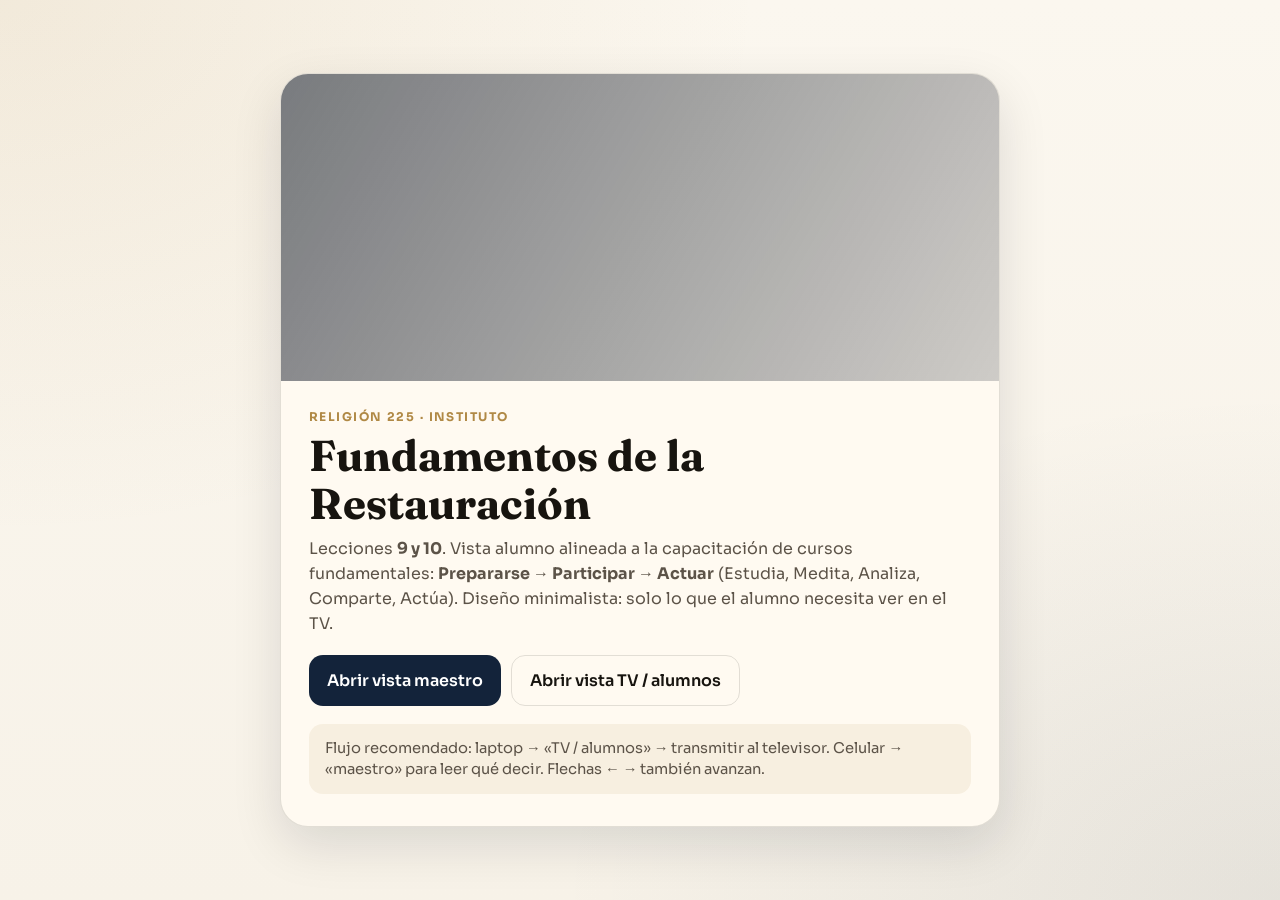
==== index.html @ 2c6cd8ae "Add Institute class guide for Foundations lessons 9–10. Static teleprompter with teacher and TV stud" ====
<!DOCTYPE html>
<html lang="es">
  <head>
    <meta charset="utf-8" />
    <meta name="viewport" content="width=device-width, initial-scale=1" />
    <title>Fundamentos de la Restauración · Lecciones 9–10</title>
    <link rel="preconnect" href="https://fonts.googleapis.com" />
    <link rel="preconnect" href="https://fonts.gstatic.com" crossorigin />
    <link
      href="https://fonts.googleapis.com/css2?family=Fraunces:opsz,wght@9..144,500;9..144,700&family=Sora:wght@400;600;700&display=swap"
      rel="stylesheet"
    />
    <link rel="stylesheet" href="css/base.css" />
  </head>
  <body>
    <main class="home">
      <section class="home-card">
        <div class="home-hero" aria-hidden="true"></div>
        <div class="home-body">
          <div class="eyebrow">Religión 225 · Instituto</div>
          <h1>Fundamentos de la Restauración</h1>
          <p>
            Lecciones <strong>9 y 10</strong>. Vista alumno alineada a la
            capacitación de cursos fundamentales:
            <strong>Prepararse → Participar → Actuar</strong> (Estudia, Medita,
            Analiza, Comparte, Actúa). Diseño minimalista: solo lo que el alumno
            necesita ver en el TV.
          </p>
          <div class="home-actions">
            <a class="btn btn-primary" href="clase.html?ux=1&vista=maestro"
              >Abrir vista maestro</a
            >
            <a class="btn btn-ghost" href="clase.html?ux=1&vista=alumnos"
              >Abrir vista TV / alumnos</a
            >
          </div>
          <div class="note">
            Flujo recomendado: laptop → «TV / alumnos» → transmitir al
            televisor. Celular → «maestro» para leer qué decir. Flechas ← →
            también avanzan.
          </div>
        </div>
      </section>
    </main>
  </body>
</html>
---- css/base.css ----
:root {
  --ink: #17140f;
  --ink-soft: #5c5348;
  --paper: #f7f2e8;
  --paper-2: #efe6d6;
  --card: #fffaf1;
  --line: rgba(23, 20, 15, 0.12);
  --navy: #13233a;
  --navy-deep: #0a1220;
  --gold: #b08945;
  --gold-soft: #d4b483;
  --sage: #3f5d4e;
  --shadow: 0 18px 50px rgba(10, 18, 32, 0.12);
  --radius: 22px;
  --safe-tv: clamp(28px, 4.5vw, 72px);
  --font-display: "Fraunces", "Iowan Old Style", Georgia, serif;
  --font-body: "Sora", "Avenir Next", sans-serif;
  --dur-fast: 150ms;
  --dur-base: 250ms;
  --dur-slow: 400ms;
  --ease-out: cubic-bezier(0.16, 1, 0.3, 1);
}

* {
  box-sizing: border-box;
}

html,
body {
  margin: 0;
  min-height: 100%;
  font-family: var(--font-body);
  color: var(--ink);
  background:
    radial-gradient(ellipse at 0% 0%, rgba(176, 137, 69, 0.12), transparent 42%),
    radial-gradient(ellipse at 100% 100%, rgba(19, 35, 58, 0.08), transparent 40%),
    linear-gradient(180deg, #fbf7ef, var(--paper));
}

button,
a {
  font: inherit;
  cursor: pointer;
}

img {
  max-width: 100%;
  display: block;
}

.hidden {
  display: none !important;
}

/* —— Home —— */
.home {
  min-height: 100vh;
  display: grid;
  place-items: center;
  padding: 32px 20px;
}

.home-card {
  width: min(720px, 100%);
  background: var(--card);
  border: 1px solid var(--line);
  border-radius: 28px;
  box-shadow: var(--shadow);
  overflow: hidden;
}

.home-hero {
  aspect-ratio: 21 / 9;
  background:
    linear-gradient(120deg, rgba(10, 18, 32, 0.55), rgba(10, 18, 32, 0.2)),
    url("https://www.churchofjesuschrist.org/imgs/fe5db8da0174bc36aff99e6ae7b55e337d9eb965/full/!1200,/0/default")
      center/cover;
}

.home-body {
  padding: 28px 28px 32px;
}

.home-body .eyebrow {
  color: var(--gold);
  letter-spacing: 0.12em;
  text-transform: uppercase;
  font-size: 0.75rem;
  font-weight: 700;
}

.home-body h1 {
  font-family: var(--font-display);
  font-size: clamp(1.9rem, 4vw, 2.7rem);
  margin: 8px 0 10px;
  line-height: 1.1;
}

.home-body p {
  color: var(--ink-soft);
  line-height: 1.55;
  margin: 0 0 18px;
}

.home-actions {
  display: flex;
  flex-wrap: wrap;
  gap: 10px;
}

.btn {
  appearance: none;
  border: 0;
  border-radius: 14px;
  padding: 14px 18px;
  text-decoration: none;
  font-weight: 600;
  display: inline-flex;
  align-items: center;
  justify-content: center;
  min-height: 48px;
  transition: transform var(--dur-fast) var(--ease-out),
    background var(--dur-fast) var(--ease-out);
}

.btn:hover {
  transform: translateY(-1px);
}

.btn-primary {
  background: var(--navy);
  color: #fff;
}

.btn-ghost {
  background: transparent;
  border: 1px solid var(--line);
  color: var(--ink);
}

.note {
  margin-top: 18px;
  padding: 14px 16px;
  border-radius: 14px;
  background: rgba(176, 137, 69, 0.1);
  color: var(--ink-soft);
  font-size: 0.92rem;
  line-height: 1.45;
}

/* —— App shell —— */
.app-shell {
  min-height: 100vh;
  display: grid;
  grid-template-rows: auto 1fr auto;
}

.topbar {
  display: flex;
  align-items: center;
  justify-content: space-between;
  gap: 12px;
  padding: 12px 16px;
  border-bottom: 1px solid var(--line);
  background: rgba(255, 250, 241, 0.9);
  backdrop-filter: blur(10px);
  position: sticky;
  top: 0;
  z-index: 20;
}

.topbar .meta strong {
  display: block;
  font-size: 0.88rem;
}

.topbar .meta span {
  font-size: 0.75rem;
  color: var(--ink-soft);
}

.top-controls {
  display: flex;
  flex-wrap: wrap;
  gap: 8px;
  justify-content: flex-end;
}

.chip {
  border: 1px solid var(--line);
  background: #fff;
  color: var(--ink-soft);
  border-radius: 999px;
  padding: 8px 12px;
  font-size: 0.78rem;
  font-weight: 600;
}

.chip.active {
  background: var(--navy);
  border-color: var(--navy);
  color: #fff;
}

.timer {
  font-variant-numeric: tabular-nums;
  font-weight: 700;
  min-width: 4.6rem;
  text-align: center;
  padding: 8px 10px;
  border-radius: 12px;
  background: var(--paper-2);
}

.timer.over {
  background: rgba(154, 52, 18, 0.12);
  color: #9a3412;
}

.main-stage {
  width: min(980px, 100%);
  margin: 0 auto;
  padding: 18px 16px 28px;
}

.progress-row {
  margin-bottom: 14px;
}

.progress-bar {
  height: 6px;
  border-radius: 999px;
  background: rgba(19, 35, 58, 0.08);
  overflow: hidden;
}

.progress-bar > span {
  display: block;
  height: 100%;
  width: 0;
  background: linear-gradient(90deg, var(--navy), var(--gold));
  transition: width var(--dur-base) var(--ease-out);
}

.slide-card {
  display: grid;
  gap: 0;
  background: var(--card);
  border: 1px solid var(--line);
  border-radius: calc(var(--radius) + 6px);
  box-shadow: var(--shadow);
  overflow: hidden;
  opacity: 0;
  transform: translateY(10px);
  transition: opacity var(--dur-slow) var(--ease-out),
    transform var(--dur-slow) var(--ease-out);
}

.slide-card.enter {
  opacity: 1;
  transform: none;
}

.slide-media {
  aspect-ratio: 16 / 10;
  background: #111;
  overflow: hidden;
}

.slide-media img {
  width: 100%;
  height: 100%;
  object-fit: cover;
}

.media-empty {
  display: none;
}

.slide-content {
  padding: 20px 20px 24px;
  display: grid;
  gap: 16px;
}

.badge-row {
  display: flex;
  flex-wrap: wrap;
  gap: 8px;
}

.badge {
  font-size: 0.7rem;
  letter-spacing: 0.06em;
  text-transform: uppercase;
  font-weight: 700;
  padding: 6px 10px;
  border-radius: 999px;
  background: rgba(19, 35, 58, 0.08);
  color: var(--navy);
}

.badge.tipo {
  background: rgba(176, 137, 69, 0.16);
  color: #7a5a24;
}

.badge.soft {
  background: rgba(63, 93, 78, 0.12);
  color: var(--sage);
}

.slide-title {
  font-family: var(--font-display);
  font-size: clamp(1.7rem, 3.4vw, 2.4rem);
  line-height: 1.12;
  margin: 0;
}

.block h3 {
  margin: 0 0 8px;
  font-size: 0.72rem;
  letter-spacing: 0.08em;
  text-transform: uppercase;
  color: var(--ink-soft);
}

.block p {
  margin: 0;
  white-space: pre-wrap;
  line-height: 1.55;
}

.block.decir p {
  font-size: 1.08rem;
}

.scripture-block,
.quote-block {
  margin: 0 0 12px;
  padding: 14px 16px;
  border-radius: 16px;
  background: #fff;
  border: 1px solid var(--line);
}

.scripture-block:last-child,
.quote-block:last-child {
  margin-bottom: 0;
}

.scripture-block figcaption {
  font-weight: 700;
  color: var(--gold);
  margin-bottom: 8px;
  font-size: 0.92rem;
}

.scripture-block blockquote,
.quote-block blockquote {
  margin: 0;
  font-family: var(--font-display);
  font-size: 1.05rem;
  line-height: 1.5;
  white-space: pre-wrap;
  color: var(--ink);
}

.quote-block figcaption {
  margin-top: 10px;
  display: grid;
  gap: 2px;
  color: var(--ink-soft);
  font-size: 0.85rem;
}

.quote-block figcaption strong {
  color: var(--navy);
}

.block.preguntar {
  background: rgba(176, 137, 69, 0.1);
  border-radius: 16px;
  padding: 14px 16px;
}

.pregunta-text {
  font-family: var(--font-display);
  font-size: 1.2rem;
  line-height: 1.35;
}

.block.tip {
  background: rgba(19, 35, 58, 0.06);
  border-radius: 14px;
  padding: 12px 14px;
}

.nav-bar {
  display: flex;
  gap: 10px;
  padding: 12px 14px calc(12px + env(safe-area-inset-bottom));
  border-top: 1px solid var(--line);
  background: rgba(255, 250, 241, 0.96);
  position: sticky;
  bottom: 0;
}

.nav-bar .btn {
  flex: 1;
  min-height: 54px;
}

.nav-bar .btn-primary {
  flex: 1.35;
}

.side-menu {
  position: fixed;
  inset: 0;
  background: rgba(10, 18, 32, 0.45);
  z-index: 40;
  display: none;
}

.side-menu.open {
  display: block;
}

.side-panel {
  position: absolute;
  top: 0;
  right: 0;
  width: min(380px, 92vw);
  height: 100%;
  background: var(--card);
  padding: 20px;
  overflow: auto;
  box-shadow: var(--shadow);
}

.side-panel h2 {
  font-family: var(--font-display);
  margin: 0 0 14px;
}

.toc-item {
  width: 100%;
  text-align: left;
  border: 1px solid var(--line);
  background: #fff;
  border-radius: 14px;
  padding: 12px;
  margin-bottom: 8px;
}

.toc-item.active {
  border-color: var(--navy);
  background: rgba(19, 35, 58, 0.05);
}

.toc-item small {
  display: block;
  margin-top: 4px;
  color: var(--ink-soft);
}

/* =========================
   VISTA ALUMNOS / TV — minimal
   Solo lo relevante para el alumno.
   Iconos alineados a cursos fundamentales:
   Estudia · Medita · Anota · Analiza · Actúa · Comparte
   ========================= */
body.vista-alumnos {
  background: #f4f4f2;
  color: #1a1a1a;
}

body.vista-alumnos .topbar,
body.vista-alumnos .nav-bar,
body.vista-alumnos .progress-row {
  display: none !important;
}

body.vista-alumnos .app-shell {
  grid-template-rows: 1fr;
}

body.vista-alumnos .main-stage {
  width: 100%;
  max-width: none;
  min-height: 100vh;
  padding: clamp(28px, 5vw, 72px);
  display: grid;
  align-content: start;
}

body.vista-alumnos .tv-chrome {
  position: fixed;
  top: 16px;
  left: clamp(28px, 5vw, 72px);
  right: clamp(28px, 5vw, 72px);
  display: flex;
  justify-content: space-between;
  font-size: 0.8rem;
  letter-spacing: 0.06em;
  text-transform: uppercase;
  color: #8a8a86;
}

.alumno-slide {
  width: min(1100px, 100%);
  margin: 36px auto 0;
  display: grid;
  gap: clamp(20px, 3vw, 36px);
  opacity: 0;
  transform: translateY(6px);
  transition: opacity var(--dur-base) var(--ease-out),
    transform var(--dur-base) var(--ease-out);
}

.alumno-slide.enter {
  opacity: 1;
  transform: none;
}

.alumno-header .alumno-meta {
  margin: 0 0 8px;
  font-size: 0.85rem;
  letter-spacing: 0.08em;
  text-transform: uppercase;
  color: #8a8a86;
}

.alumno-header h1 {
  margin: 0;
  font-family: var(--font-display);
  font-weight: 600;
  font-size: clamp(2rem, 4vw, 3.4rem);
  line-height: 1.15;
  color: #151515;
  max-width: 18ch;
}

.alumno-media {
  width: min(520px, 100%);
  border-radius: 4px;
  overflow: hidden;
  background: #e8e8e4;
}

.alumno-media img {
  width: 100%;
  height: auto;
  aspect-ratio: 4 / 3;
  object-fit: cover;
}

.alumno-body {
  display: grid;
  gap: 22px;
  max-width: 70ch;
}

.alumno-block {
  padding: 0;
  border: 0;
  background: transparent;
}

.alumno-kicker {
  display: inline-flex;
  align-items: center;
  gap: 8px;
  margin-bottom: 10px;
  font-size: 0.82rem;
  font-weight: 700;
  letter-spacing: 0.06em;
  text-transform: uppercase;
  color: #5a5a56;
}

.alumno-kicker svg {
  width: 18px;
  height: 18px;
  flex: 0 0 auto;
}

.alumno-escritura {
  border-left: 3px solid #1a1a1a;
  padding-left: 18px;
}

.alumno-pregunta {
  border-left: 3px solid #6b6b66;
  padding-left: 18px;
}

.alumno-cita {
  border-left: 3px solid #9a9a94;
  padding-left: 18px;
}

.alumno-block .ref {
  margin: 0 0 10px;
  font-family: var(--font-body);
  font-size: clamp(1rem, 1.5vw, 1.2rem);
  font-weight: 700;
  color: #151515;
}

.alumno-block .verso {
  margin: 0;
  font-family: var(--font-display);
  font-size: clamp(1.2rem, 2.2vw, 1.75rem);
  line-height: 1.4;
  white-space: pre-wrap;
  color: #222;
}

.alumno-block .fuente {
  margin: 12px 0 0;
  font-size: 0.95rem;
  color: #6b6b66;
}

.alumno-block .pregunta {
  margin: 0;
  font-family: var(--font-display);
  font-size: clamp(1.45rem, 2.8vw, 2.25rem);
  line-height: 1.3;
  white-space: pre-wrap;
  color: #151515;
}

@media (max-width: 700px) {
  .alumno-header h1 {
    max-width: none;
  }
}

@media (prefers-reduced-motion: reduce) {
  *,
  *::before,
  *::after {
    animation: none !important;
    transition: none !important;
  }
}
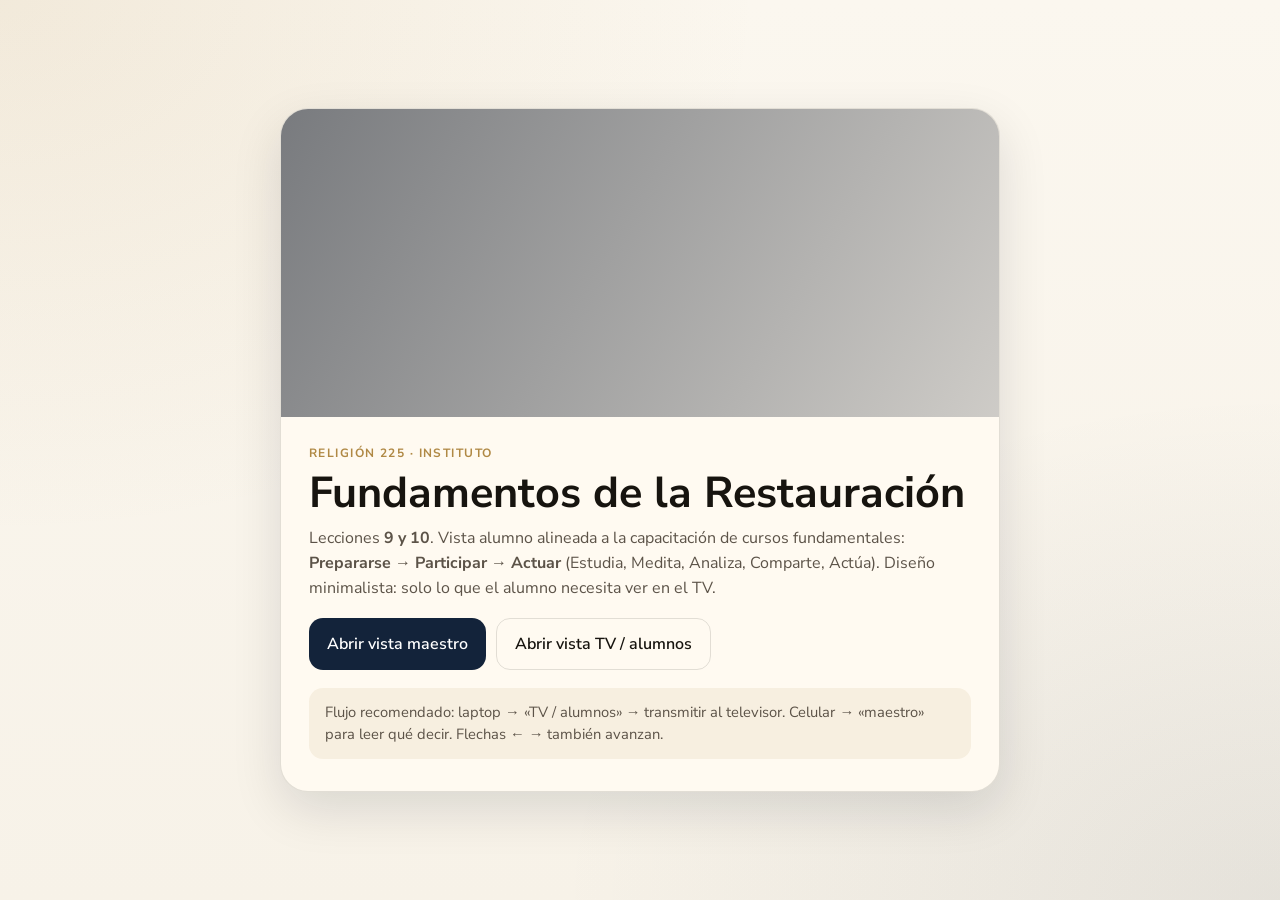
==== commit 75ec2716: "Use Nunito Sans as the class typography." ====
--- a/index.html
+++ b/index.html
@@ -7,12 +7,22 @@
     <link rel="preconnect" href="https://fonts.googleapis.com" />
     <link rel="preconnect" href="https://fonts.gstatic.com" crossorigin />
     <link
-      href="https://fonts.googleapis.com/css2?family=Fraunces:opsz,wght@9..144,500;9..144,700&family=Sora:wght@400;600;700&display=swap"
+      href="https://fonts.googleapis.com/css2?family=Nunito+Sans:wght@400;600;700&display=swap"
       rel="stylesheet"
     />
     <link rel="stylesheet" href="css/base.css" />
   </head>
   <body>
+    <script>
+      document.documentElement.style.setProperty(
+        "--font-body",
+        '"Nunito Sans", "Avenir Next", sans-serif'
+      );
+      document.documentElement.style.setProperty(
+        "--font-display",
+        '"Nunito Sans", "Avenir Next", sans-serif'
+      );
+    </script>
     <main class="home">
       <section class="home-card">
         <div class="home-hero" aria-hidden="true"></div>
--- a/css/base.css
+++ b/css/base.css
@@ -13,8 +13,8 @@
   --shadow: 0 18px 50px rgba(10, 18, 32, 0.12);
   --radius: 22px;
   --safe-tv: clamp(28px, 4.5vw, 72px);
-  --font-display: "Fraunces", "Iowan Old Style", Georgia, serif;
-  --font-body: "Sora", "Avenir Next", sans-serif;
+  --font-display: "Nunito Sans", "Avenir Next", sans-serif;
+  --font-body: "Nunito Sans", "Avenir Next", sans-serif;
   --dur-fast: 150ms;
   --dur-base: 250ms;
   --dur-slow: 400ms;
@@ -262,15 +262,23 @@
 }
 
 .slide-media {
-  aspect-ratio: 16 / 10;
-  background: #111;
+  background: #eceae4;
   overflow: hidden;
+  display: flex;
+  align-items: center;
+  justify-content: center;
+  padding: 12px;
+  min-height: 220px;
+  max-height: min(52vh, 560px);
 }
 
 .slide-media img {
-  width: 100%;
-  height: 100%;
-  object-fit: cover;
+  width: auto;
+  height: auto;
+  max-width: 100%;
+  max-height: min(48vh, 520px);
+  object-fit: contain;
+  object-position: center;
 }
 
 .media-empty {
@@ -413,6 +421,67 @@
 
 .nav-bar .btn-primary {
   flex: 1.35;
+}
+
+.btn-nav {
+  display: inline-flex;
+  align-items: center;
+  justify-content: center;
+  gap: 10px;
+  font-size: 1.05rem;
+}
+
+.btn-nav svg {
+  width: 22px;
+  height: 22px;
+  flex: 0 0 auto;
+}
+
+.btn-nav:disabled,
+.fab-nav:disabled {
+  opacity: 0.35;
+  cursor: not-allowed;
+  transform: none;
+}
+
+.fab-nav {
+  position: fixed;
+  top: 50%;
+  transform: translateY(-50%);
+  z-index: 25;
+  width: 56px;
+  height: 56px;
+  border-radius: 999px;
+  border: 1px solid var(--line);
+  background: #fff;
+  color: var(--navy);
+  box-shadow: 0 8px 24px rgba(10, 18, 32, 0.12);
+  display: none;
+  align-items: center;
+  justify-content: center;
+  padding: 0;
+}
+
+.fab-nav svg {
+  width: 28px;
+  height: 28px;
+}
+
+.fab-prev {
+  left: 18px;
+}
+
+.fab-next {
+  right: 18px;
+  background: var(--navy);
+  border-color: var(--navy);
+  color: #fff;
+}
+
+@media (min-width: 900px) {
+  .fab-nav {
+    display: inline-flex;
+  }
 }
 
 .side-menu {
@@ -543,17 +612,23 @@
 }
 
 .alumno-media {
-  width: min(520px, 100%);
+  width: min(640px, 100%);
   border-radius: 4px;
   overflow: hidden;
-  background: #e8e8e4;
+  background: #eceae4;
+  display: flex;
+  align-items: center;
+  justify-content: center;
+  padding: 10px;
 }
 
 .alumno-media img {
-  width: 100%;
+  width: auto;
   height: auto;
-  aspect-ratio: 4 / 3;
-  object-fit: cover;
+  max-width: 100%;
+  max-height: min(48vh, 520px);
+  object-fit: contain;
+  object-position: center;
 }
 
 .alumno-body {
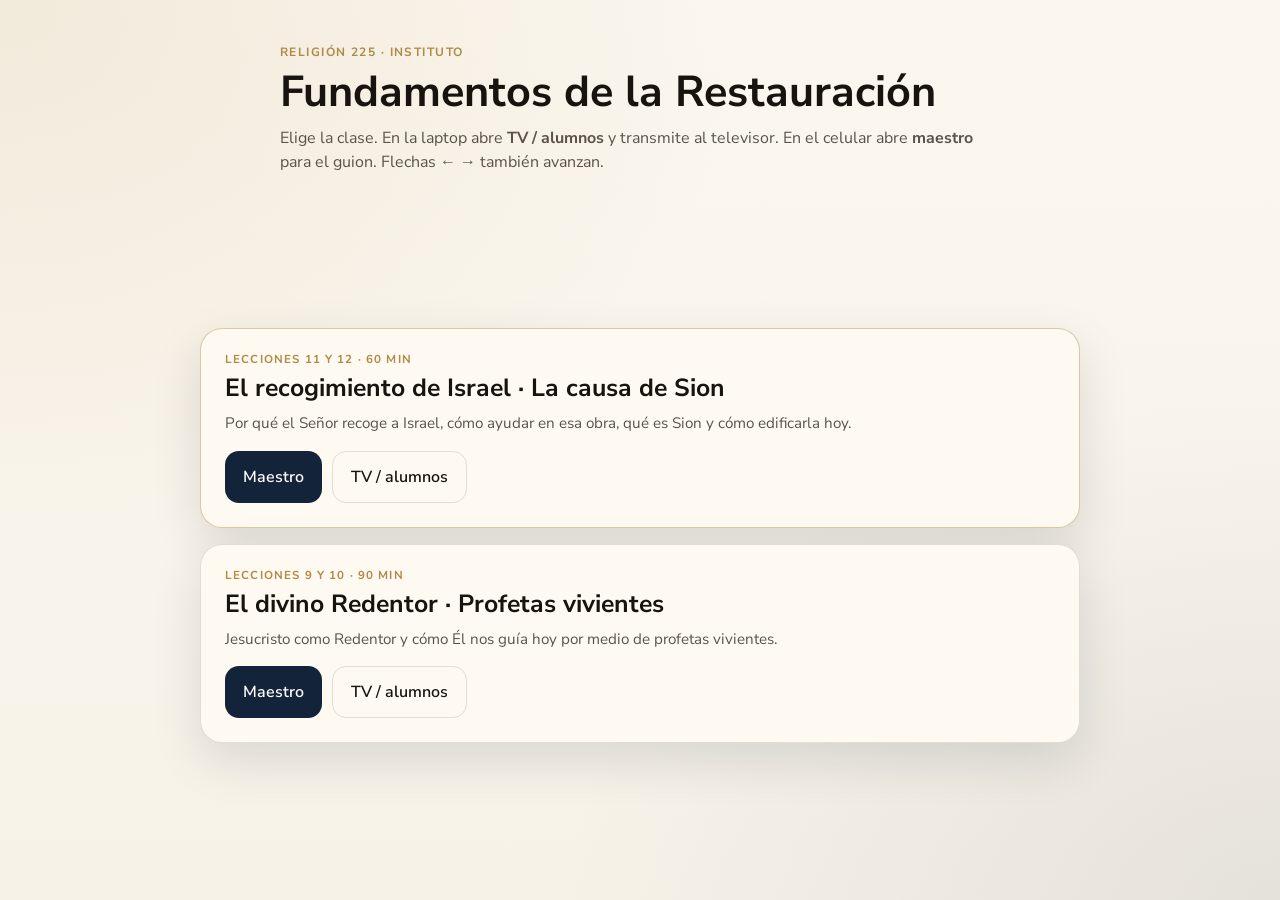
==== commit b375889d: "Add multi-class support and lessons 11–12 (60 min). Home lists classes; each loads via ?clase=. Stud" ====
--- a/index.html
+++ b/index.html
@@ -3,7 +3,7 @@
   <head>
     <meta charset="utf-8" />
     <meta name="viewport" content="width=device-width, initial-scale=1" />
-    <title>Fundamentos de la Restauración · Lecciones 9–10</title>
+    <title>Fundamentos de la Restauración · Instituto</title>
     <link rel="preconnect" href="https://fonts.googleapis.com" />
     <link rel="preconnect" href="https://fonts.gstatic.com" crossorigin />
     <link
@@ -23,34 +23,50 @@
         '"Nunito Sans", "Avenir Next", sans-serif'
       );
     </script>
-    <main class="home">
-      <section class="home-card">
-        <div class="home-hero" aria-hidden="true"></div>
-        <div class="home-body">
-          <div class="eyebrow">Religión 225 · Instituto</div>
-          <h1>Fundamentos de la Restauración</h1>
-          <p>
-            Lecciones <strong>9 y 10</strong>. Vista alumno alineada a la
-            capacitación de cursos fundamentales:
-            <strong>Prepararse → Participar → Actuar</strong> (Estudia, Medita,
-            Analiza, Comparte, Actúa). Diseño minimalista: solo lo que el alumno
-            necesita ver en el TV.
-          </p>
-          <div class="home-actions">
-            <a class="btn btn-primary" href="clase.html?ux=1&vista=maestro"
-              >Abrir vista maestro</a
-            >
-            <a class="btn btn-ghost" href="clase.html?ux=1&vista=alumnos"
-              >Abrir vista TV / alumnos</a
-            >
+    <main class="home home-gallery">
+      <header class="home-intro">
+        <div class="eyebrow">Religión 225 · Instituto</div>
+        <h1>Fundamentos de la Restauración</h1>
+        <p>
+          Elige la clase. En la laptop abre <strong>TV / alumnos</strong> y
+          transmite al televisor. En el celular abre <strong>maestro</strong>
+          para el guion. Flechas ← → también avanzan.
+        </p>
+      </header>
+      <div class="class-grid" data-class-grid></div>
+    </main>
+    <script src="data/catalog.js"></script>
+    <script>
+      (() => {
+        const grid = document.querySelector("[data-class-grid]");
+        if (!grid || !window.CLASS_CATALOG) return;
+        grid.innerHTML = CLASS_CATALOG.map(
+          (c, i) => `
+        <article class="class-card${i === 0 ? " featured" : ""}">
+          <div class="class-card-body">
+            <div class="eyebrow">${escapeHtml(c.lessons)} · ${c.durationMin} min</div>
+            <h2>${escapeHtml(c.label)}</h2>
+            <p>${escapeHtml(c.blurb)}</p>
+            <div class="home-actions">
+              <a class="btn btn-primary" href="clase.html?clase=${encodeURIComponent(
+                c.id
+              )}&vista=maestro">Maestro</a>
+              <a class="btn btn-ghost" href="clase.html?clase=${encodeURIComponent(
+                c.id
+              )}&vista=alumnos">TV / alumnos</a>
+            </div>
           </div>
-          <div class="note">
-            Flujo recomendado: laptop → «TV / alumnos» → transmitir al
-            televisor. Celular → «maestro» para leer qué decir. Flechas ← →
-            también avanzan.
-          </div>
-        </div>
-      </section>
-    </main>
+        </article>`
+        ).join("");
+
+        function escapeHtml(str) {
+          return String(str || "")
+            .replaceAll("&", "&amp;")
+            .replaceAll("<", "&lt;")
+            .replaceAll(">", "&gt;")
+            .replaceAll('"', "&quot;");
+        }
+      })();
+    </script>
   </body>
 </html>
--- a/css/base.css
+++ b/css/base.css
@@ -60,6 +60,83 @@
   padding: 32px 20px;
 }
 
+.home-gallery {
+  place-items: start center;
+  gap: 28px;
+  max-width: 920px;
+  margin: 0 auto;
+}
+
+.home-intro {
+  width: min(720px, 100%);
+  padding-top: 12px;
+}
+
+.home-intro .eyebrow {
+  color: var(--gold);
+  letter-spacing: 0.12em;
+  text-transform: uppercase;
+  font-size: 0.75rem;
+  font-weight: 700;
+}
+
+.home-intro h1 {
+  font-family: var(--font-display);
+  font-size: clamp(1.9rem, 4vw, 2.7rem);
+  margin: 8px 0 10px;
+  line-height: 1.1;
+}
+
+.home-intro p {
+  color: var(--ink-soft);
+  line-height: 1.55;
+  margin: 0;
+}
+
+.class-grid {
+  width: 100%;
+  display: grid;
+  gap: 16px;
+}
+
+.class-card {
+  background: var(--card);
+  border: 1px solid var(--line);
+  border-radius: 22px;
+  box-shadow: var(--shadow);
+  overflow: hidden;
+}
+
+.class-card.featured {
+  border-color: rgba(176, 137, 69, 0.45);
+}
+
+.class-card-body {
+  padding: 22px 24px 24px;
+}
+
+.class-card-body .eyebrow {
+  color: var(--gold);
+  letter-spacing: 0.1em;
+  text-transform: uppercase;
+  font-size: 0.72rem;
+  font-weight: 700;
+}
+
+.class-card-body h2 {
+  font-family: var(--font-display);
+  font-size: clamp(1.25rem, 2.5vw, 1.55rem);
+  margin: 6px 0 8px;
+  line-height: 1.25;
+}
+
+.class-card-body p {
+  color: var(--ink-soft);
+  line-height: 1.5;
+  margin: 0 0 16px;
+  font-size: 0.95rem;
+}
+
 .home-card {
   width: min(720px, 100%);
   background: var(--card);
@@ -456,7 +533,7 @@
   background: #fff;
   color: var(--navy);
   box-shadow: 0 8px 24px rgba(10, 18, 32, 0.12);
-  display: none;
+  display: inline-flex;
   align-items: center;
   justify-content: center;
   padding: 0;
@@ -478,9 +555,24 @@
   color: #fff;
 }
 
-@media (min-width: 900px) {
+body.vista-maestro .app-shell {
+  grid-template-rows: auto 1fr;
+}
+
+body.vista-maestro .main-stage {
+  padding-bottom: 28px;
+}
+
+@media (max-width: 700px) {
   .fab-nav {
-    display: inline-flex;
+    width: 48px;
+    height: 48px;
+  }
+  .fab-prev {
+    left: 10px;
+  }
+  .fab-next {
+    right: 10px;
   }
 }
 
@@ -714,6 +806,214 @@
   }
 }
 
+/* —— Mesa / focus grande (portátil en mesa) —— */
+body.vista-maestro .main-stage {
+  width: min(1200px, 100%);
+  padding: 16px 20px 28px;
+}
+
+body.vista-maestro .slide-card.mesa {
+  display: grid;
+  grid-template-columns: minmax(280px, 0.85fr) minmax(360px, 1.15fr);
+  align-items: start;
+}
+
+@media (max-width: 900px) {
+  body.vista-maestro .slide-card.mesa {
+    grid-template-columns: 1fr;
+  }
+}
+
+body.vista-maestro .scripture-block blockquote,
+body.vista-maestro .quote-block blockquote {
+  font-size: 1.12rem;
+  line-height: 1.5;
+}
+
+body.vista-maestro .pregunta-text {
+  font-size: 1.25rem;
+}
+
+.focusable {
+  position: relative;
+}
+
+.focus-btn {
+  position: absolute;
+  top: 10px;
+  right: 10px;
+  z-index: 2;
+  display: inline-flex;
+  align-items: center;
+  gap: 6px;
+  border: 1px solid var(--line);
+  background: #fff;
+  color: var(--ink);
+  border-radius: 999px;
+  padding: 7px 11px;
+  font-size: 0.78rem;
+  font-weight: 700;
+  cursor: pointer;
+  box-shadow: 0 4px 14px rgba(0, 0, 0, 0.08);
+}
+
+.focus-btn svg {
+  width: 14px;
+  height: 14px;
+}
+
+.slide-media.focusable .focus-btn {
+  top: 14px;
+  right: 14px;
+}
+
+.focus-layer {
+  position: fixed;
+  inset: 0;
+  z-index: 80;
+  background: #f4f4f2;
+  display: grid;
+  grid-template-rows: auto minmax(0, 1fr);
+  padding: 12px clamp(14px, 3vw, 36px) 16px;
+}
+
+.focus-layer[hidden] {
+  display: none !important;
+}
+
+.focus-toolbar {
+  display: flex;
+  justify-content: flex-end;
+  gap: 8px;
+  margin-bottom: 4px;
+  flex: 0 0 auto;
+}
+
+.focus-body {
+  min-height: 0;
+  width: min(980px, 100%);
+  margin: 0 auto;
+  overflow: auto;
+  -webkit-overflow-scrolling: touch;
+  overscroll-behavior: contain;
+  padding: 8px 4px 28px;
+  display: block;
+}
+
+.focus-body.focus-kind-image,
+.focus-body.size-short {
+  display: grid;
+  align-content: center;
+  justify-items: center;
+}
+
+.focus-panel {
+  width: min(920px, 100%);
+  margin: 0 auto;
+  display: grid;
+  gap: 14px;
+}
+
+.focus-kicker {
+  font-size: 0.8rem;
+  letter-spacing: 0.08em;
+  text-transform: uppercase;
+  font-weight: 700;
+  color: #6b6b66;
+}
+
+.focus-ref {
+  margin: 0;
+  font-size: clamp(1.2rem, 2.4vw, 1.7rem);
+  font-weight: 700;
+  line-height: 1.25;
+}
+
+.focus-text {
+  margin: 0;
+  white-space: pre-wrap;
+  overflow-wrap: anywhere;
+  word-break: break-word;
+  font-size: clamp(1.35rem, 2.8vw, 2.1rem);
+  line-height: 1.4;
+  color: #151515;
+  max-width: 42ch;
+}
+
+.focus-question {
+  max-width: 30ch;
+  font-weight: 700;
+}
+
+.focus-source {
+  margin: 0;
+  color: #5c5c58;
+  font-size: clamp(0.95rem, 1.4vw, 1.15rem);
+  line-height: 1.4;
+  padding-top: 4px;
+  border-top: 1px solid #e4e4e0;
+}
+
+/* Textos medianos y largos: más anchos, letra un poco menor, scroll cómodo */
+.focus-body.size-medium .focus-text {
+  font-size: clamp(1.25rem, 2.4vw, 1.85rem);
+  max-width: 48ch;
+  line-height: 1.42;
+}
+
+.focus-body.size-long .focus-text {
+  font-size: clamp(1.12rem, 2vw, 1.55rem);
+  max-width: 56ch;
+  line-height: 1.45;
+}
+
+.focus-body.size-xlong .focus-text {
+  font-size: clamp(1.02rem, 1.7vw, 1.35rem);
+  max-width: 62ch;
+  line-height: 1.48;
+}
+
+.focus-body.size-long .focus-panel,
+.focus-body.size-xlong .focus-panel {
+  gap: 12px;
+}
+
+.focus-image {
+  width: min(920px, 100%);
+  background: #eceae4;
+  border-radius: 8px;
+  padding: 16px;
+  display: flex;
+  align-items: center;
+  justify-content: center;
+}
+
+.focus-image img {
+  max-width: 100%;
+  max-height: calc(100vh - 120px);
+  width: auto;
+  height: auto;
+  object-fit: contain;
+}
+
+body.focus-open .fab-nav,
+body.focus-open .nav-bar,
+body.focus-open .topbar {
+  visibility: hidden;
+}
+
+@media (min-width: 900px) {
+  body.vista-maestro .slide-media {
+    max-height: min(70vh, 640px);
+    position: sticky;
+    top: 72px;
+  }
+
+  body.vista-maestro .slide-media img {
+    max-height: min(64vh, 600px);
+  }
+}
+
 @media (prefers-reduced-motion: reduce) {
   *,
   *::before,
